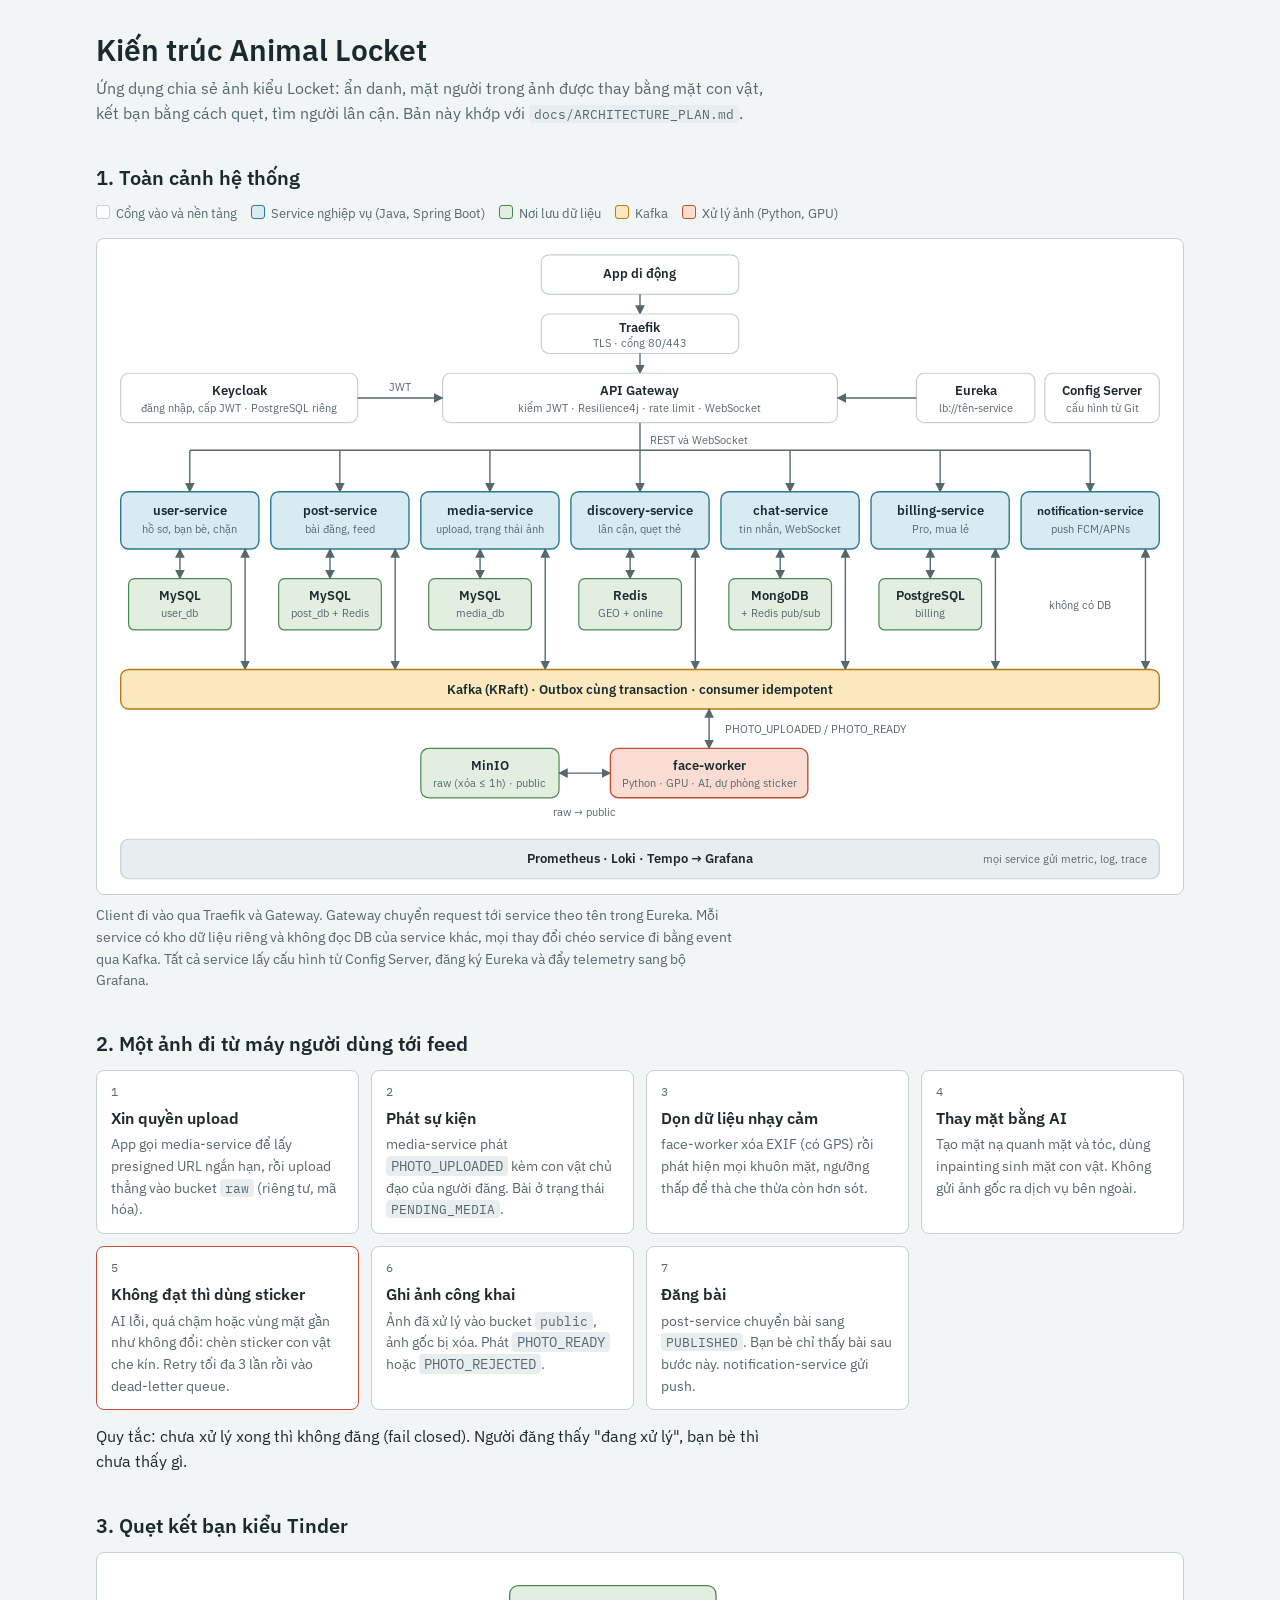
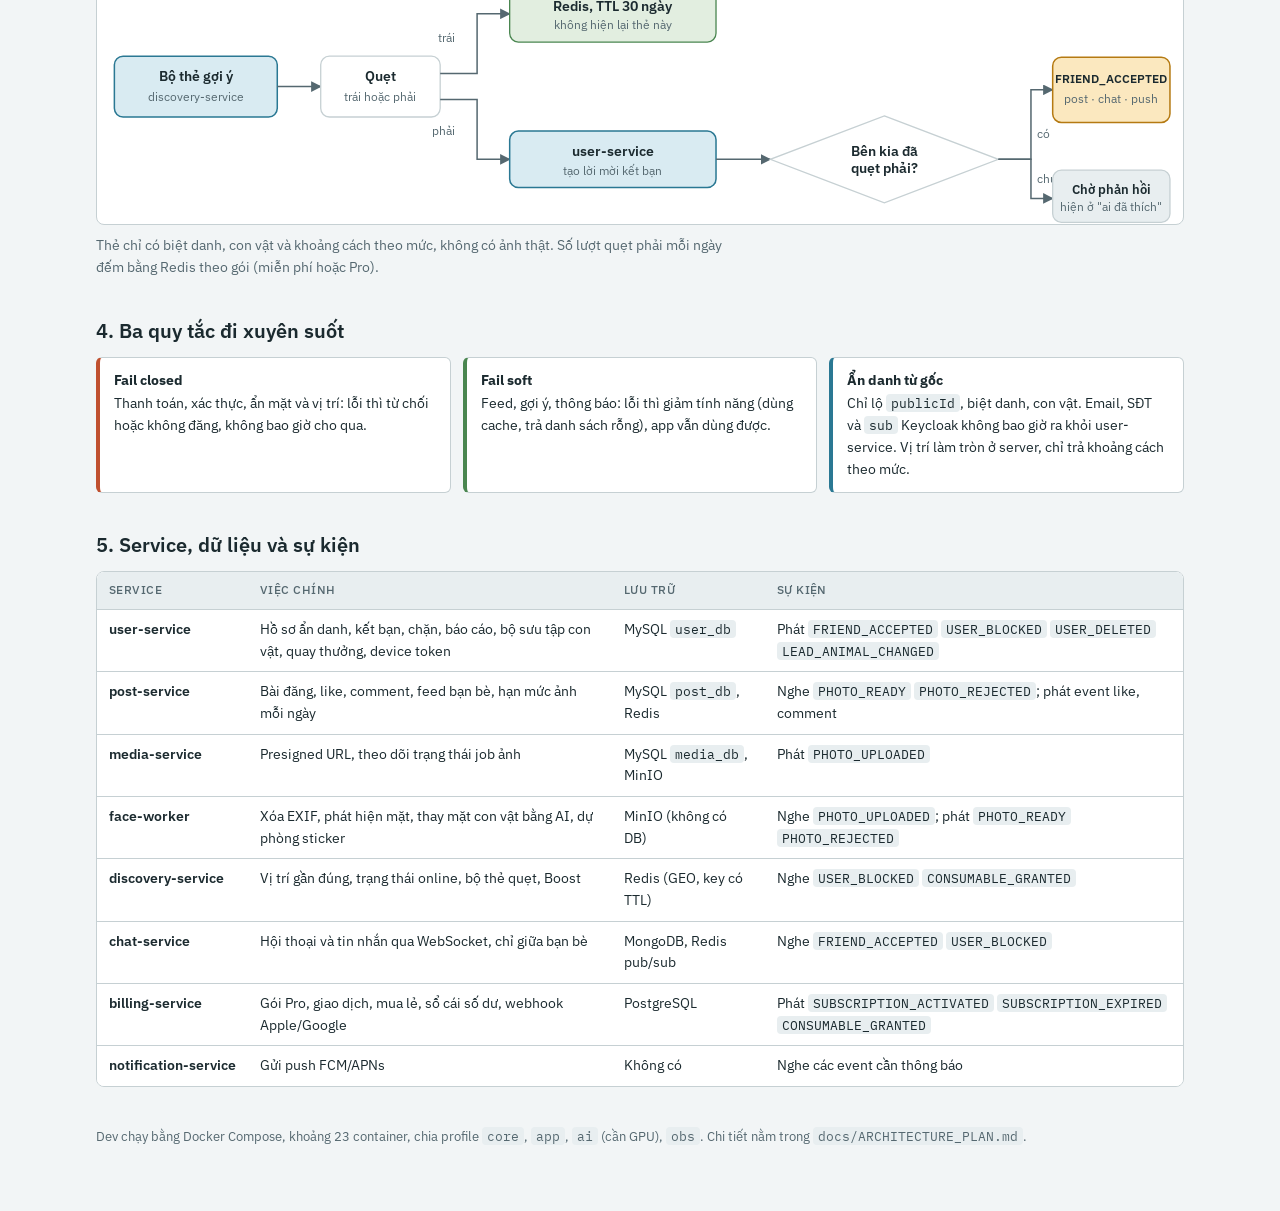
==== docs/architecture.html @ 3fc11092 "feat init" ====
<!DOCTYPE html>
<html lang="vi">
<head>
<meta charset="utf-8">
<meta name="viewport" content="width=device-width, initial-scale=1">
<title>Kiến trúc Animal Locket</title>
<link rel="preconnect" href="https://fonts.googleapis.com">
<link rel="preconnect" href="https://fonts.gstatic.com" crossorigin>
<link href="https://fonts.googleapis.com/css2?family=IBM+Plex+Mono:wght@400;500&family=IBM+Plex+Sans:wght@400;500;600&display=swap" rel="stylesheet">
<style>
/* Layout idea: one long reading column; the system diagram first, then three flows, then reference tables. */
:root {
  --bg: #f2f5f6; --surface: #ffffff; --ink: #1b2a2f; --muted: #556870; --line: #c6d0d3;
  --svc: #d9ebf2; --svc-line: #2a7893;
  --store: #e2eee0; --store-line: #4a8650;
  --bus: #fbe8bf; --bus-line: #b57a12;
  --ai: #fbdcd2; --ai-line: #c0502f;
  --soft: #e8eef0;
  --font-body: "IBM Plex Sans", system-ui, -apple-system, "Segoe UI", sans-serif;
  --font-mono: "IBM Plex Mono", ui-monospace, Consolas, monospace;
}
@media (prefers-color-scheme: dark) {
  :root:not([data-theme="light"]) {
    color-scheme: dark;
    --bg: #10171a; --surface: #182125; --ink: #e5eef0; --muted: #94a6ac; --line: #32434a;
    --svc: #163240; --svc-line: #5db5d4;
    --store: #1a2e1d; --store-line: #84c184;
    --bus: #3a2d0e; --bus-line: #e2a73c;
    --ai: #3d1f16; --ai-line: #f08c6f;
    --soft: #1f2a2e;
  }
}
:root[data-theme="dark"] {
  color-scheme: dark;
  --bg: #10171a; --surface: #182125; --ink: #e5eef0; --muted: #94a6ac; --line: #32434a;
  --svc: #163240; --svc-line: #5db5d4;
  --store: #1a2e1d; --store-line: #84c184;
  --bus: #3a2d0e; --bus-line: #e2a73c;
  --ai: #3d1f16; --ai-line: #f08c6f;
  --soft: #1f2a2e;
}
* { box-sizing: border-box; }
html, body { margin: 0; }
body { background: var(--bg); color: var(--ink); font-family: var(--font-body); line-height: 1.55; }
main { max-width: 1120px; margin: 0 auto; padding: 32px 16px 64px; display: flex; flex-direction: column; gap: 40px; }
h1, h2 { text-wrap: balance; margin: 0; line-height: 1.2; }
h1 { font-size: 30px; font-weight: 600; }
h2 { font-size: 20px; font-weight: 600; }
p { margin: 0; max-width: 68ch; }
.lead { color: var(--muted); margin-top: 8px; }
section { display: flex; flex-direction: column; gap: 14px; }
figure { margin: 0; display: flex; flex-direction: column; gap: 10px; }
figcaption { color: var(--muted); font-size: 14px; max-width: 80ch; }
.scroll { overflow-x: auto; background: var(--surface); border: 1px solid var(--line); border-radius: 8px; }
svg { display: block; width: 100%; min-width: 760px; height: auto; }
svg text { font-family: var(--font-body); fill: var(--ink); }
.t { font-size: 13px; font-weight: 600; text-anchor: middle; }
.ts { font-size: 11px; text-anchor: middle; fill: var(--muted); }
.tl { font-size: 11px; fill: var(--muted); }
.mono { font-family: var(--font-mono); }
.box { fill: var(--surface); stroke: var(--line); stroke-width: 1.2; }
.svc { fill: var(--svc); stroke: var(--svc-line); stroke-width: 1.4; }
.store { fill: var(--store); stroke: var(--store-line); stroke-width: 1.2; }
.bus { fill: var(--bus); stroke: var(--bus-line); stroke-width: 1.4; }
.ai { fill: var(--ai); stroke: var(--ai-line); stroke-width: 1.4; }
.soft { fill: var(--soft); stroke: var(--line); stroke-width: 1.2; }
.edge { stroke: var(--muted); stroke-width: 1.4; fill: none; }
.edge.dash { stroke-dasharray: 5 4; }
.arrowhead { fill: var(--muted); }
ol.steps { list-style: none; counter-reset: s; margin: 0; padding: 0; display: grid; grid-template-columns: repeat(auto-fit, minmax(250px, 1fr)); gap: 12px; }
ol.steps li { counter-increment: s; background: var(--surface); border: 1px solid var(--line); border-radius: 8px; padding: 12px 14px 12px 14px; display: flex; flex-direction: column; gap: 4px; }
ol.steps li::before { content: counter(s); font-family: var(--font-mono); font-size: 12px; color: var(--muted); }
ol.steps b { font-weight: 600; }
ol.steps span { font-size: 14px; color: var(--muted); }
ol.steps li.fail { border-color: var(--ai-line); }
code, .ev { font-family: var(--font-mono); font-size: 12.5px; background: var(--soft); border-radius: 4px; padding: 1px 5px; }
table { border-collapse: collapse; width: 100%; font-size: 14px; background: var(--surface); }
th, td { text-align: left; vertical-align: top; padding: 9px 12px; border-bottom: 1px solid var(--line); }
th { font-size: 12px; text-transform: uppercase; letter-spacing: .04em; color: var(--muted); font-weight: 500; background: var(--soft); }
tr:last-child td { border-bottom: 0; }
td:first-child { font-weight: 600; white-space: nowrap; }
.rules { display: grid; grid-template-columns: repeat(auto-fit, minmax(240px, 1fr)); gap: 12px; }
.rules div { background: var(--surface); border: 1px solid var(--line); border-left: 4px solid var(--svc-line); border-radius: 6px; padding: 12px 14px; font-size: 14px; }
.rules div.closed { border-left-color: var(--ai-line); }
.rules div.soft { border-left-color: var(--store-line); }
.rules strong { display: block; margin-bottom: 2px; }
.legend { display: flex; flex-wrap: wrap; gap: 14px; font-size: 13px; color: var(--muted); }
.legend span::before { content: ""; display: inline-block; width: 12px; height: 12px; border-radius: 3px; margin-right: 6px; vertical-align: -1px; border: 1.4px solid; }
.legend .l-svc::before { background: var(--svc); border-color: var(--svc-line); }
.legend .l-store::before { background: var(--store); border-color: var(--store-line); }
.legend .l-bus::before { background: var(--bus); border-color: var(--bus-line); }
.legend .l-ai::before { background: var(--ai); border-color: var(--ai-line); }
.legend .l-box::before { background: var(--surface); border-color: var(--line); }
footer { color: var(--muted); font-size: 13px; }
@media (max-width: 480px) { h1 { font-size: 24px; } }
</style>
</head>
<body>
<main>

<header>
  <h1>Kiến trúc Animal Locket</h1>
  <p class="lead">Ứng dụng chia sẻ ảnh kiểu Locket: ẩn danh, mặt người trong ảnh được thay bằng mặt con vật, kết bạn bằng cách quẹt, tìm người lân cận. Bản này khớp với <code>docs/ARCHITECTURE_PLAN.md</code>.</p>
</header>

<section>
  <h2>1. Toàn cảnh hệ thống</h2>
  <div class="legend">
    <span class="l-box">Cổng vào và nền tảng</span>
    <span class="l-svc">Service nghiệp vụ (Java, Spring Boot)</span>
    <span class="l-store">Nơi lưu dữ liệu</span>
    <span class="l-bus">Kafka</span>
    <span class="l-ai">Xử lý ảnh (Python, GPU)</span>
  </div>
  <figure>
    <div class="scroll">
      <svg viewBox="0 0 1100 664" role="img" aria-label="Sơ đồ kiến trúc: app đi qua Traefik và Gateway tới bảy service, các service trao đổi event qua Kafka, face-worker xử lý ảnh với MinIO, toàn bộ gửi telemetry về Grafana.">
        <defs>
          <marker id="ah" viewBox="0 0 10 10" refX="9" refY="5" markerWidth="7" markerHeight="7" orient="auto-start-reverse"><path class="arrowhead" d="M0,0 L10,5 L0,10 z"/></marker>
        </defs>

        <!-- Entry -->
        <rect class="box" x="450" y="16" width="200" height="40" rx="8"/>
        <text class="t" x="550" y="40">App di động</text>
        <line class="edge" x1="550" y1="56" x2="550" y2="76" marker-end="url(#ah)"/>
        <rect class="box" x="450" y="76" width="200" height="40" rx="8"/>
        <text class="t" x="550" y="94">Traefik</text><text class="ts" x="550" y="109">TLS · cổng 80/443</text>
        <line class="edge" x1="550" y1="116" x2="550" y2="136" marker-end="url(#ah)"/>
        <rect class="box" x="350" y="136" width="400" height="50" rx="8"/>
        <text class="t" x="550" y="158">API Gateway</text><text class="ts" x="550" y="175">kiểm JWT · Resilience4j · rate limit · WebSocket</text>

        <!-- Platform -->
        <rect class="box" x="24" y="136" width="240" height="50" rx="8"/>
        <text class="t" x="144" y="158">Keycloak</text><text class="ts" x="144" y="175">đăng nhập, cấp JWT · PostgreSQL riêng</text>
        <line class="edge" x1="264" y1="161" x2="350" y2="161" marker-end="url(#ah)"/>
        <text class="tl" x="307" y="154" text-anchor="middle">JWT</text>
        <rect class="box" x="830" y="136" width="120" height="50" rx="8"/>
        <text class="t" x="890" y="158">Eureka</text><text class="ts" x="890" y="175">lb://tên-service</text>
        <line class="edge" x1="830" y1="161" x2="750" y2="161" marker-end="url(#ah)"/>
        <rect class="box" x="960" y="136" width="116" height="50" rx="8"/>
        <text class="t" x="1018" y="158">Config Server</text><text class="ts" x="1018" y="175">cấu hình từ Git</text>

        <!-- Route bus -->
        <line class="edge" x1="550" y1="186" x2="550" y2="214"/>
        <line class="edge" x1="94" y1="214" x2="1006" y2="214"/>
        <line class="edge" x1="94" y1="214" x2="94" y2="256" marker-end="url(#ah)"/>
        <line class="edge" x1="246" y1="214" x2="246" y2="256" marker-end="url(#ah)"/>
        <line class="edge" x1="398" y1="214" x2="398" y2="256" marker-end="url(#ah)"/>
        <line class="edge" x1="550" y1="214" x2="550" y2="256" marker-end="url(#ah)"/>
        <line class="edge" x1="702" y1="214" x2="702" y2="256" marker-end="url(#ah)"/>
        <line class="edge" x1="854" y1="214" x2="854" y2="256" marker-end="url(#ah)"/>
        <line class="edge" x1="1006" y1="214" x2="1006" y2="256" marker-end="url(#ah)"/>
        <text class="tl" x="560" y="208">REST và WebSocket</text>

        <!-- Services -->
        <rect class="svc" x="24" y="256" width="140" height="58" rx="8"/>
        <text class="t" x="94" y="280">user-service</text><text class="ts" x="94" y="298">hồ sơ, bạn bè, chặn</text>
        <rect class="svc" x="176" y="256" width="140" height="58" rx="8"/>
        <text class="t" x="246" y="280">post-service</text><text class="ts" x="246" y="298">bài đăng, feed</text>
        <rect class="svc" x="328" y="256" width="140" height="58" rx="8"/>
        <text class="t" x="398" y="280">media-service</text><text class="ts" x="398" y="298">upload, trạng thái ảnh</text>
        <rect class="svc" x="480" y="256" width="140" height="58" rx="8"/>
        <text class="t" x="550" y="280">discovery-service</text><text class="ts" x="550" y="298">lân cận, quẹt thẻ</text>
        <rect class="svc" x="632" y="256" width="140" height="58" rx="8"/>
        <text class="t" x="702" y="280">chat-service</text><text class="ts" x="702" y="298">tin nhắn, WebSocket</text>
        <rect class="svc" x="784" y="256" width="140" height="58" rx="8"/>
        <text class="t" x="854" y="280">billing-service</text><text class="ts" x="854" y="298">Pro, mua lẻ</text>
        <rect class="svc" x="936" y="256" width="140" height="58" rx="8"/>
        <text class="t" x="1006" y="280" style="font-size:12px">notification-service</text><text class="ts" x="1006" y="298">push FCM/APNs</text>

        <!-- Stores -->
        <line class="edge" x1="84" y1="314" x2="84" y2="344" marker-start="url(#ah)" marker-end="url(#ah)"/>
        <rect class="store" x="32" y="344" width="104" height="52" rx="6"/>
        <text class="t" x="84" y="366">MySQL</text><text class="ts" x="84" y="383">user_db</text>
        <line class="edge" x1="236" y1="314" x2="236" y2="344" marker-start="url(#ah)" marker-end="url(#ah)"/>
        <rect class="store" x="184" y="344" width="104" height="52" rx="6"/>
        <text class="t" x="236" y="366">MySQL</text><text class="ts" x="236" y="383">post_db + Redis</text>
        <line class="edge" x1="388" y1="314" x2="388" y2="344" marker-start="url(#ah)" marker-end="url(#ah)"/>
        <rect class="store" x="336" y="344" width="104" height="52" rx="6"/>
        <text class="t" x="388" y="366">MySQL</text><text class="ts" x="388" y="383">media_db</text>
        <line class="edge" x1="540" y1="314" x2="540" y2="344" marker-start="url(#ah)" marker-end="url(#ah)"/>
        <rect class="store" x="488" y="344" width="104" height="52" rx="6"/>
        <text class="t" x="540" y="366">Redis</text><text class="ts" x="540" y="383">GEO + online</text>
        <line class="edge" x1="692" y1="314" x2="692" y2="344" marker-start="url(#ah)" marker-end="url(#ah)"/>
        <rect class="store" x="640" y="344" width="104" height="52" rx="6"/>
        <text class="t" x="692" y="366">MongoDB</text><text class="ts" x="692" y="383">+ Redis pub/sub</text>
        <line class="edge" x1="844" y1="314" x2="844" y2="344" marker-start="url(#ah)" marker-end="url(#ah)"/>
        <rect class="store" x="792" y="344" width="104" height="52" rx="6"/>
        <text class="t" x="844" y="366">PostgreSQL</text><text class="ts" x="844" y="383">billing</text>
        <text class="ts" x="996" y="375">không có DB</text>

        <!-- Kafka links -->
        <line class="edge" x1="150" y1="314" x2="150" y2="436" marker-start="url(#ah)" marker-end="url(#ah)"/>
        <line class="edge" x1="302" y1="314" x2="302" y2="436" marker-start="url(#ah)" marker-end="url(#ah)"/>
        <line class="edge" x1="454" y1="314" x2="454" y2="436" marker-start="url(#ah)" marker-end="url(#ah)"/>
        <line class="edge" x1="606" y1="314" x2="606" y2="436" marker-start="url(#ah)" marker-end="url(#ah)"/>
        <line class="edge" x1="758" y1="314" x2="758" y2="436" marker-start="url(#ah)" marker-end="url(#ah)"/>
        <line class="edge" x1="910" y1="314" x2="910" y2="436" marker-start="url(#ah)" marker-end="url(#ah)"/>
        <line class="edge" x1="1062" y1="314" x2="1062" y2="436" marker-start="url(#ah)" marker-end="url(#ah)"/>
        <rect class="bus" x="24" y="436" width="1052" height="40" rx="8"/>
        <text class="t" x="550" y="461">Kafka (KRaft) · Outbox cùng transaction · consumer idempotent</text>

        <!-- Photo worker -->
        <rect class="store" x="328" y="516" width="140" height="50" rx="8"/>
        <text class="t" x="398" y="538">MinIO</text><text class="ts" x="398" y="555">raw (xóa ≤ 1h) · public</text>
        <line class="edge" x1="468" y1="541" x2="520" y2="541" marker-start="url(#ah)" marker-end="url(#ah)"/>
        <text class="tl" x="494" y="584" text-anchor="middle">raw → public</text>
        <line class="edge" x1="620" y1="476" x2="620" y2="516" marker-start="url(#ah)" marker-end="url(#ah)"/>
        <rect class="ai" x="520" y="516" width="200" height="50" rx="8"/>
        <text class="t" x="620" y="538">face-worker</text><text class="ts" x="620" y="555">Python · GPU · AI, dự phòng sticker</text>
        <text class="tl" x="636" y="500">PHOTO_UPLOADED / PHOTO_READY</text>

        <!-- Observability -->
        <rect class="soft" x="24" y="608" width="1052" height="40" rx="8"/>
        <text class="t" x="550" y="632">Prometheus · Loki · Tempo → Grafana</text>
        <text class="tl" x="1064" y="632" text-anchor="end">mọi service gửi metric, log, trace</text>
      </svg>
    </div>
    <figcaption>Client đi vào qua Traefik và Gateway. Gateway chuyển request tới service theo tên trong Eureka. Mỗi service có kho dữ liệu riêng và không đọc DB của service khác, mọi thay đổi chéo service đi bằng event qua Kafka. Tất cả service lấy cấu hình từ Config Server, đăng ký Eureka và đẩy telemetry sang bộ Grafana.</figcaption>
  </figure>
</section>

<section>
  <h2>2. Một ảnh đi từ máy người dùng tới feed</h2>
  <ol class="steps">
    <li><b>Xin quyền upload</b><span>App gọi media-service để lấy presigned URL ngắn hạn, rồi upload thẳng vào bucket <code>raw</code> (riêng tư, mã hóa).</span></li>
    <li><b>Phát sự kiện</b><span>media-service phát <span class="ev">PHOTO_UPLOADED</span> kèm con vật chủ đạo của người đăng. Bài ở trạng thái <code>PENDING_MEDIA</code>.</span></li>
    <li><b>Dọn dữ liệu nhạy cảm</b><span>face-worker xóa EXIF (có GPS) rồi phát hiện mọi khuôn mặt, ngưỡng thấp để thà che thừa còn hơn sót.</span></li>
    <li><b>Thay mặt bằng AI</b><span>Tạo mặt nạ quanh mặt và tóc, dùng inpainting sinh mặt con vật. Không gửi ảnh gốc ra dịch vụ bên ngoài.</span></li>
    <li class="fail"><b>Không đạt thì dùng sticker</b><span>AI lỗi, quá chậm hoặc vùng mặt gần như không đổi: chèn sticker con vật che kín. Retry tối đa 3 lần rồi vào dead-letter queue.</span></li>
    <li><b>Ghi ảnh công khai</b><span>Ảnh đã xử lý vào bucket <code>public</code>, ảnh gốc bị xóa. Phát <span class="ev">PHOTO_READY</span> hoặc <span class="ev">PHOTO_REJECTED</span>.</span></li>
    <li><b>Đăng bài</b><span>post-service chuyển bài sang <code>PUBLISHED</code>. Bạn bè chỉ thấy bài sau bước này. notification-service gửi push.</span></li>
  </ol>
  <p>Quy tắc: chưa xử lý xong thì không đăng (fail closed). Người đăng thấy "đang xử lý", bạn bè thì chưa thấy gì.</p>
</section>

<section>
  <h2>3. Quẹt kết bạn kiểu Tinder</h2>
  <figure>
    <div class="scroll">
      <svg viewBox="0 0 1000 250" role="img" aria-label="Luồng quẹt: bộ thẻ, quẹt trái lưu Redis 30 ngày, quẹt phải tạo lời mời ở user-service, nếu bên kia đã quẹt phải thì thành bạn và phát FRIEND_ACCEPTED.">
        <defs>
          <marker id="ah2" viewBox="0 0 10 10" refX="9" refY="5" markerWidth="7" markerHeight="7" orient="auto-start-reverse"><path class="arrowhead" d="M0,0 L10,5 L0,10 z"/></marker>
        </defs>
        <rect class="svc" x="16" y="95" width="150" height="56" rx="8"/>
        <text class="t" x="91" y="118">Bộ thẻ gợi ý</text><text class="ts" x="91" y="136">discovery-service</text>
        <line class="edge" x1="166" y1="123" x2="206" y2="123" marker-end="url(#ah2)"/>
        <rect class="box" x="206" y="95" width="110" height="56" rx="8"/>
        <text class="t" x="261" y="118">Quẹt</text><text class="ts" x="261" y="136">trái hoặc phải</text>

        <path class="edge" d="M316 111 L350 111 L350 56 L380 56" marker-end="url(#ah2)"/>
        <text class="tl" x="330" y="82" text-anchor="end">trái</text>
        <rect class="store" x="380" y="30" width="190" height="52" rx="8"/>
        <text class="t" x="475" y="53">Redis, TTL 30 ngày</text><text class="ts" x="475" y="70">không hiện lại thẻ này</text>

        <path class="edge" d="M316 135 L350 135 L350 190 L380 190" marker-end="url(#ah2)"/>
        <text class="tl" x="330" y="168" text-anchor="end">phải</text>
        <rect class="svc" x="380" y="164" width="190" height="52" rx="8"/>
        <text class="t" x="475" y="187">user-service</text><text class="ts" x="475" y="204">tạo lời mời kết bạn</text>

        <line class="edge" x1="570" y1="190" x2="620" y2="190" marker-end="url(#ah2)"/>
        <polygon class="box" points="725,150 830,190 725,230 620,190"/>
        <text class="t" x="725" y="187">Bên kia đã</text><text class="t" x="725" y="203">quẹt phải?</text>

        <path class="edge" d="M830 190 L860 190 L860 126 L880 126" marker-end="url(#ah2)"/>
        <text class="tl" x="866" y="170">có</text>
        <rect class="bus" x="880" y="96" width="108" height="60" rx="8"/>
        <text class="t" x="934" y="120" style="font-size:11px">FRIEND_ACCEPTED</text><text class="ts" x="934" y="138">post · chat · push</text>

        <path class="edge" d="M830 190 L860 190 L860 226 L880 226" marker-end="url(#ah2)"/>
        <text class="tl" x="866" y="212">chưa</text>
        <rect class="soft" x="880" y="200" width="108" height="48" rx="8"/>
        <text class="t" x="934" y="222" style="font-size:12px">Chờ phản hồi</text><text class="ts" x="934" y="238">hiện ở "ai đã thích"</text>
      </svg>
    </div>
    <figcaption>Thẻ chỉ có biệt danh, con vật và khoảng cách theo mức, không có ảnh thật. Số lượt quẹt phải mỗi ngày đếm bằng Redis theo gói (miễn phí hoặc Pro).</figcaption>
  </figure>
</section>

<section>
  <h2>4. Ba quy tắc đi xuyên suốt</h2>
  <div class="rules">
    <div class="closed"><strong>Fail closed</strong>Thanh toán, xác thực, ẩn mặt và vị trí: lỗi thì từ chối hoặc không đăng, không bao giờ cho qua.</div>
    <div class="soft"><strong>Fail soft</strong>Feed, gợi ý, thông báo: lỗi thì giảm tính năng (dùng cache, trả danh sách rỗng), app vẫn dùng được.</div>
    <div><strong>Ẩn danh từ gốc</strong>Chỉ lộ <code>publicId</code>, biệt danh, con vật. Email, SĐT và <code>sub</code> Keycloak không bao giờ ra khỏi user-service. Vị trí làm tròn ở server, chỉ trả khoảng cách theo mức.</div>
  </div>
</section>

<section>
  <h2>5. Service, dữ liệu và sự kiện</h2>
  <div class="scroll">
  <table>
    <thead><tr><th>Service</th><th>Việc chính</th><th>Lưu trữ</th><th>Sự kiện</th></tr></thead>
    <tbody>
      <tr><td>user-service</td><td>Hồ sơ ẩn danh, kết bạn, chặn, báo cáo, bộ sưu tập con vật, quay thưởng, device token</td><td>MySQL <code>user_db</code></td><td>Phát <span class="ev">FRIEND_ACCEPTED</span> <span class="ev">USER_BLOCKED</span> <span class="ev">USER_DELETED</span> <span class="ev">LEAD_ANIMAL_CHANGED</span></td></tr>
      <tr><td>post-service</td><td>Bài đăng, like, comment, feed bạn bè, hạn mức ảnh mỗi ngày</td><td>MySQL <code>post_db</code>, Redis</td><td>Nghe <span class="ev">PHOTO_READY</span> <span class="ev">PHOTO_REJECTED</span>; phát event like, comment</td></tr>
      <tr><td>media-service</td><td>Presigned URL, theo dõi trạng thái job ảnh</td><td>MySQL <code>media_db</code>, MinIO</td><td>Phát <span class="ev">PHOTO_UPLOADED</span></td></tr>
      <tr><td>face-worker</td><td>Xóa EXIF, phát hiện mặt, thay mặt con vật bằng AI, dự phòng sticker</td><td>MinIO (không có DB)</td><td>Nghe <span class="ev">PHOTO_UPLOADED</span>; phát <span class="ev">PHOTO_READY</span> <span class="ev">PHOTO_REJECTED</span></td></tr>
      <tr><td>discovery-service</td><td>Vị trí gần đúng, trạng thái online, bộ thẻ quẹt, Boost</td><td>Redis (GEO, key có TTL)</td><td>Nghe <span class="ev">USER_BLOCKED</span> <span class="ev">CONSUMABLE_GRANTED</span></td></tr>
      <tr><td>chat-service</td><td>Hội thoại và tin nhắn qua WebSocket, chỉ giữa bạn bè</td><td>MongoDB, Redis pub/sub</td><td>Nghe <span class="ev">FRIEND_ACCEPTED</span> <span class="ev">USER_BLOCKED</span></td></tr>
      <tr><td>billing-service</td><td>Gói Pro, giao dịch, mua lẻ, sổ cái số dư, webhook Apple/Google</td><td>PostgreSQL</td><td>Phát <span class="ev">SUBSCRIPTION_ACTIVATED</span> <span class="ev">SUBSCRIPTION_EXPIRED</span> <span class="ev">CONSUMABLE_GRANTED</span></td></tr>
      <tr><td>notification-service</td><td>Gửi push FCM/APNs</td><td>Không có</td><td>Nghe các event cần thông báo</td></tr>
    </tbody>
  </table>
  </div>
</section>

<footer>
  Dev chạy bằng Docker Compose, khoảng 23 container, chia profile <code>core</code>, <code>app</code>, <code>ai</code> (cần GPU), <code>obs</code>. Chi tiết nằm trong <code>docs/ARCHITECTURE_PLAN.md</code>.
</footer>

</main>
</body>
</html>
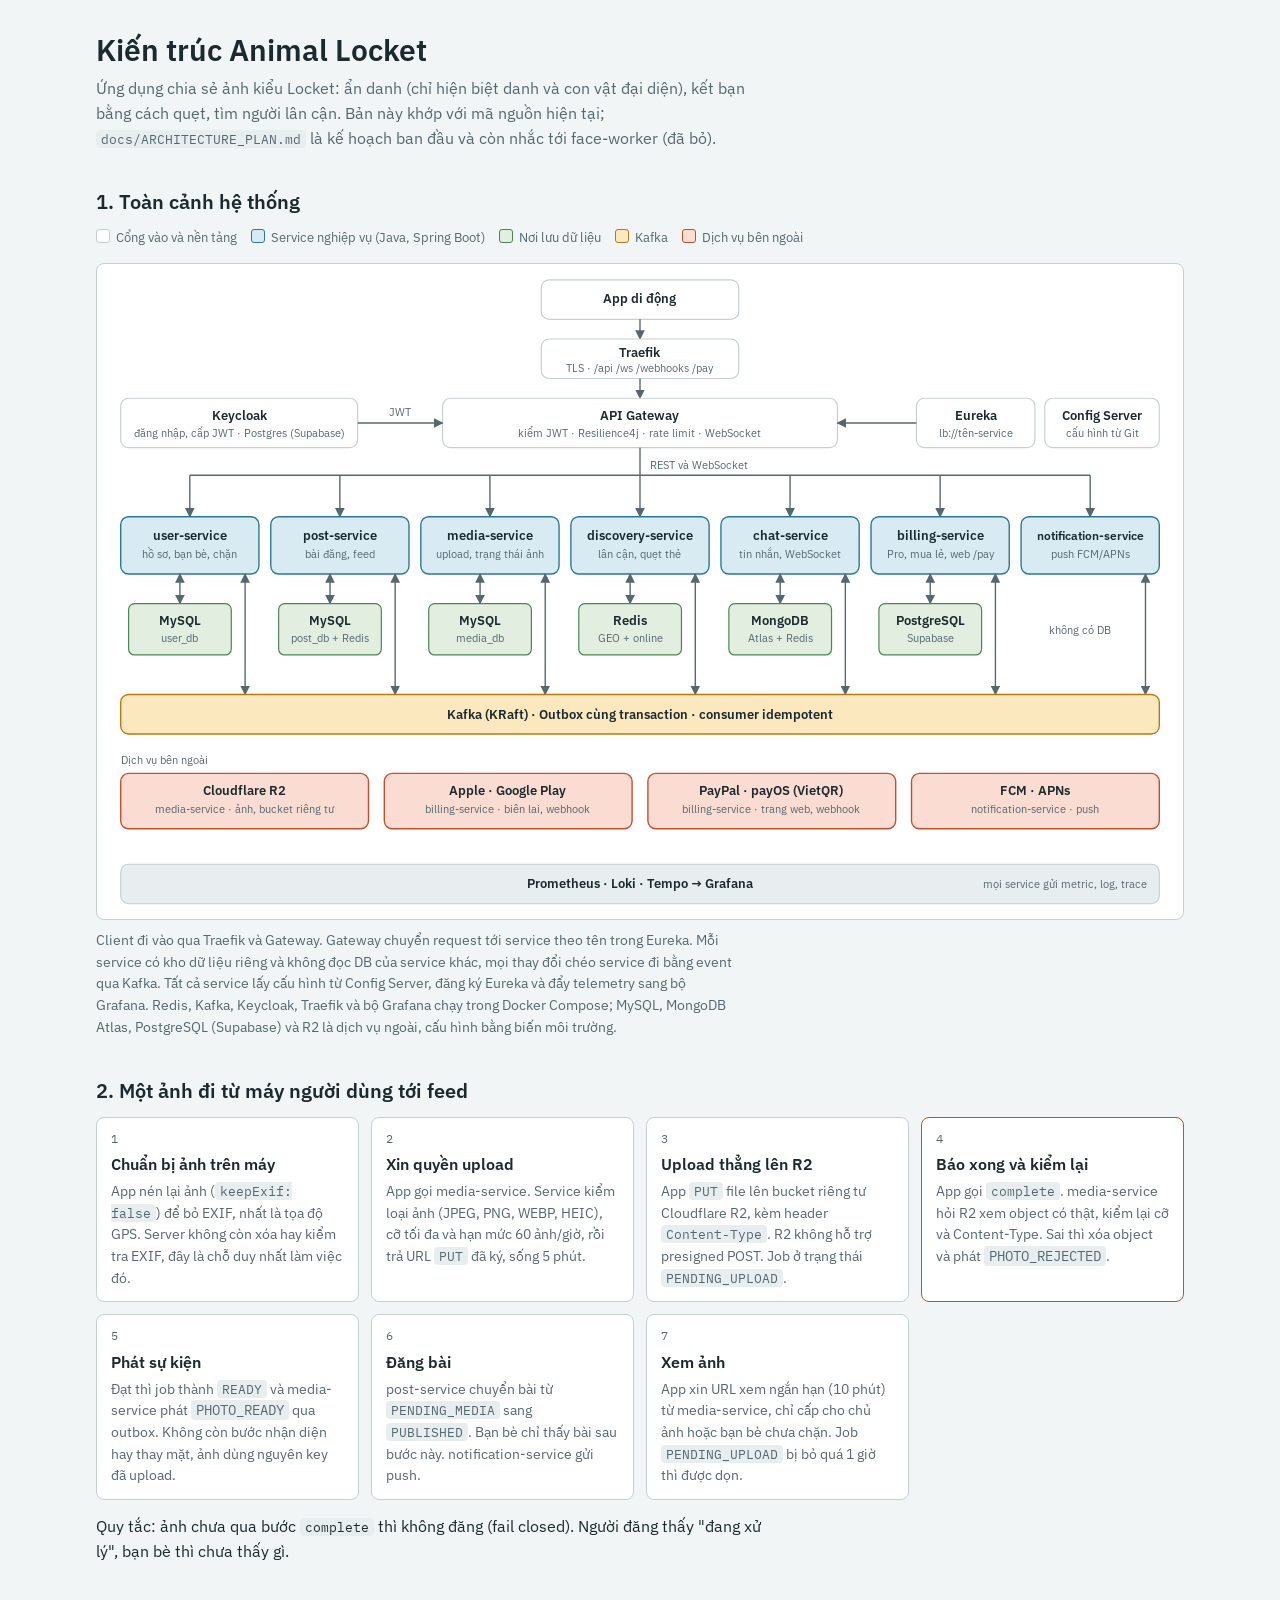
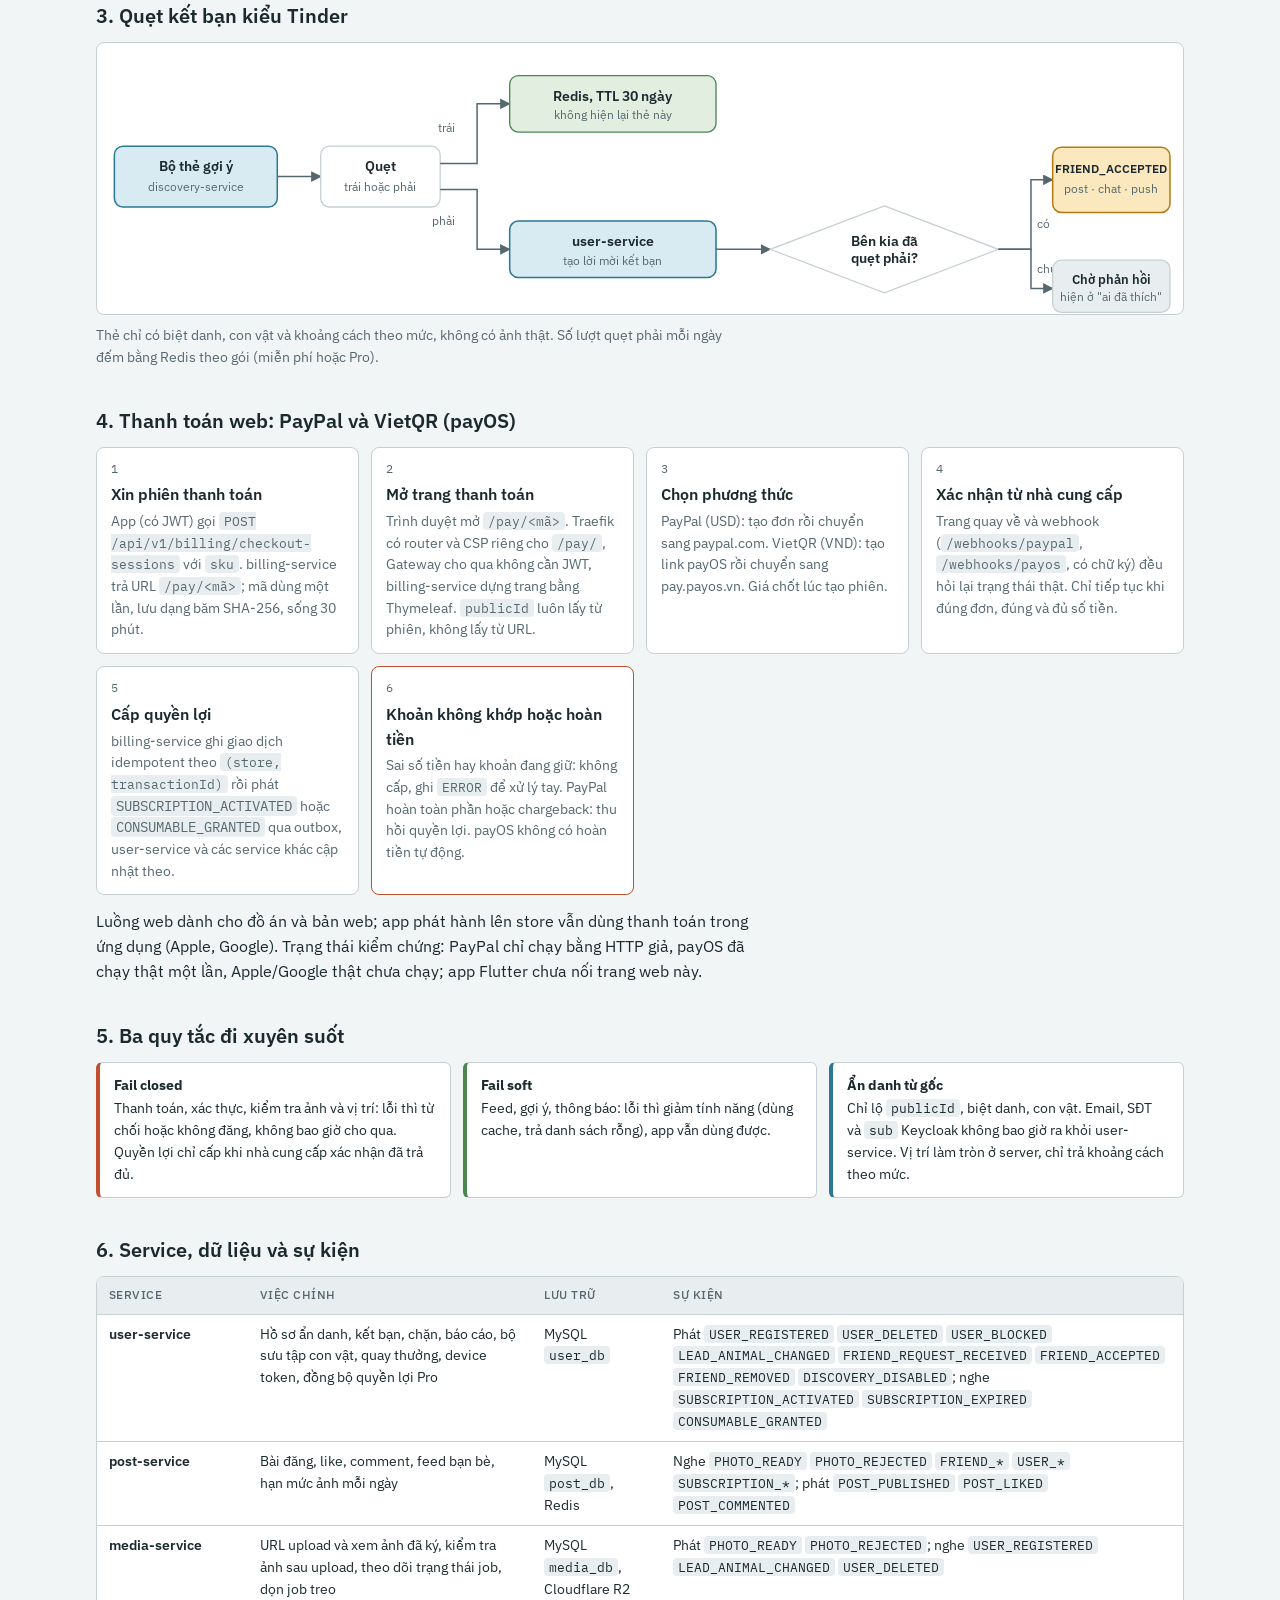
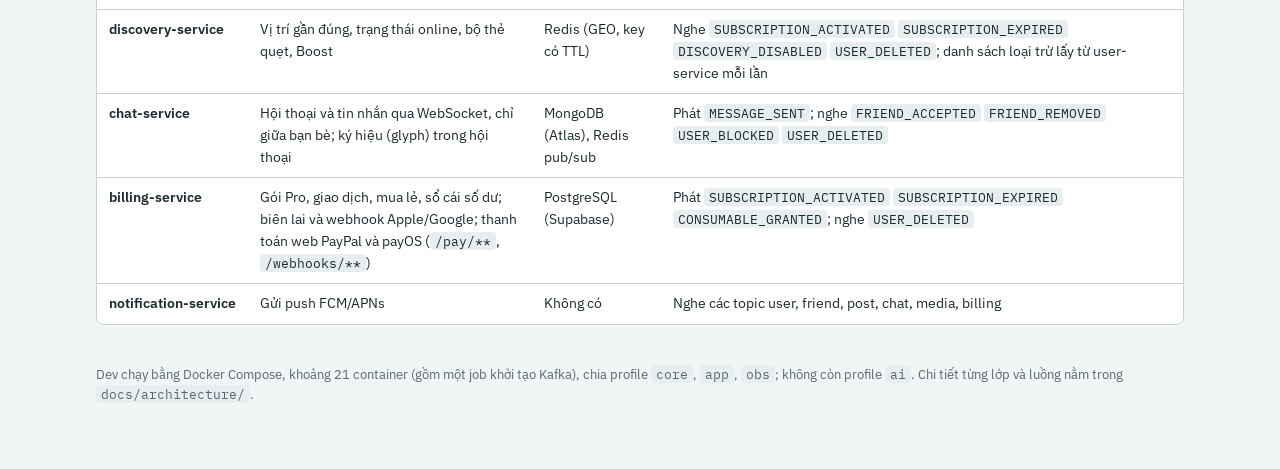
==== commit 784c9191: "feat add payos and paypal billing" ====
--- a/docs/architecture.html
+++ b/docs/architecture.html
@@ -100,7 +100,7 @@
 
 <header>
   <h1>Kiến trúc Animal Locket</h1>
-  <p class="lead">Ứng dụng chia sẻ ảnh kiểu Locket: ẩn danh, mặt người trong ảnh được thay bằng mặt con vật, kết bạn bằng cách quẹt, tìm người lân cận. Bản này khớp với <code>docs/ARCHITECTURE_PLAN.md</code>.</p>
+  <p class="lead">Ứng dụng chia sẻ ảnh kiểu Locket: ẩn danh (chỉ hiện biệt danh và con vật đại diện), kết bạn bằng cách quẹt, tìm người lân cận. Bản này khớp với mã nguồn hiện tại; <code>docs/ARCHITECTURE_PLAN.md</code> là kế hoạch ban đầu và còn nhắc tới face-worker (đã bỏ).</p>
 </header>
 
 <section>
@@ -110,11 +110,11 @@
     <span class="l-svc">Service nghiệp vụ (Java, Spring Boot)</span>
     <span class="l-store">Nơi lưu dữ liệu</span>
     <span class="l-bus">Kafka</span>
-    <span class="l-ai">Xử lý ảnh (Python, GPU)</span>
+    <span class="l-ai">Dịch vụ bên ngoài</span>
   </div>
   <figure>
     <div class="scroll">
-      <svg viewBox="0 0 1100 664" role="img" aria-label="Sơ đồ kiến trúc: app đi qua Traefik và Gateway tới bảy service, các service trao đổi event qua Kafka, face-worker xử lý ảnh với MinIO, toàn bộ gửi telemetry về Grafana.">
+      <svg viewBox="0 0 1100 664" role="img" aria-label="Sơ đồ kiến trúc: app đi qua Traefik và Gateway tới bảy service, các service trao đổi event qua Kafka, dùng các dịch vụ bên ngoài (Cloudflare R2, Apple/Google, PayPal/payOS, FCM/APNs), toàn bộ gửi telemetry về Grafana.">
         <defs>
           <marker id="ah" viewBox="0 0 10 10" refX="9" refY="5" markerWidth="7" markerHeight="7" orient="auto-start-reverse"><path class="arrowhead" d="M0,0 L10,5 L0,10 z"/></marker>
         </defs>
@@ -124,14 +124,14 @@
         <text class="t" x="550" y="40">App di động</text>
         <line class="edge" x1="550" y1="56" x2="550" y2="76" marker-end="url(#ah)"/>
         <rect class="box" x="450" y="76" width="200" height="40" rx="8"/>
-        <text class="t" x="550" y="94">Traefik</text><text class="ts" x="550" y="109">TLS · cổng 80/443</text>
+        <text class="t" x="550" y="94">Traefik</text><text class="ts" x="550" y="109">TLS · /api /ws /webhooks /pay</text>
         <line class="edge" x1="550" y1="116" x2="550" y2="136" marker-end="url(#ah)"/>
         <rect class="box" x="350" y="136" width="400" height="50" rx="8"/>
         <text class="t" x="550" y="158">API Gateway</text><text class="ts" x="550" y="175">kiểm JWT · Resilience4j · rate limit · WebSocket</text>
 
         <!-- Platform -->
         <rect class="box" x="24" y="136" width="240" height="50" rx="8"/>
-        <text class="t" x="144" y="158">Keycloak</text><text class="ts" x="144" y="175">đăng nhập, cấp JWT · PostgreSQL riêng</text>
+        <text class="t" x="144" y="158">Keycloak</text><text class="ts" x="144" y="175">đăng nhập, cấp JWT · Postgres (Supabase)</text>
         <line class="edge" x1="264" y1="161" x2="350" y2="161" marker-end="url(#ah)"/>
         <text class="tl" x="307" y="154" text-anchor="middle">JWT</text>
         <rect class="box" x="830" y="136" width="120" height="50" rx="8"/>
@@ -164,7 +164,7 @@
         <rect class="svc" x="632" y="256" width="140" height="58" rx="8"/>
         <text class="t" x="702" y="280">chat-service</text><text class="ts" x="702" y="298">tin nhắn, WebSocket</text>
         <rect class="svc" x="784" y="256" width="140" height="58" rx="8"/>
-        <text class="t" x="854" y="280">billing-service</text><text class="ts" x="854" y="298">Pro, mua lẻ</text>
+        <text class="t" x="854" y="280">billing-service</text><text class="ts" x="854" y="298">Pro, mua lẻ, web /pay</text>
         <rect class="svc" x="936" y="256" width="140" height="58" rx="8"/>
         <text class="t" x="1006" y="280" style="font-size:12px">notification-service</text><text class="ts" x="1006" y="298">push FCM/APNs</text>
 
@@ -183,10 +183,10 @@
         <text class="t" x="540" y="366">Redis</text><text class="ts" x="540" y="383">GEO + online</text>
         <line class="edge" x1="692" y1="314" x2="692" y2="344" marker-start="url(#ah)" marker-end="url(#ah)"/>
         <rect class="store" x="640" y="344" width="104" height="52" rx="6"/>
-        <text class="t" x="692" y="366">MongoDB</text><text class="ts" x="692" y="383">+ Redis pub/sub</text>
+        <text class="t" x="692" y="366">MongoDB</text><text class="ts" x="692" y="383">Atlas + Redis</text>
         <line class="edge" x1="844" y1="314" x2="844" y2="344" marker-start="url(#ah)" marker-end="url(#ah)"/>
         <rect class="store" x="792" y="344" width="104" height="52" rx="6"/>
-        <text class="t" x="844" y="366">PostgreSQL</text><text class="ts" x="844" y="383">billing</text>
+        <text class="t" x="844" y="366">PostgreSQL</text><text class="ts" x="844" y="383">Supabase</text>
         <text class="ts" x="996" y="375">không có DB</text>
 
         <!-- Kafka links -->
@@ -200,15 +200,16 @@
         <rect class="bus" x="24" y="436" width="1052" height="40" rx="8"/>
         <text class="t" x="550" y="461">Kafka (KRaft) · Outbox cùng transaction · consumer idempotent</text>
 
-        <!-- Photo worker -->
-        <rect class="store" x="328" y="516" width="140" height="50" rx="8"/>
-        <text class="t" x="398" y="538">MinIO</text><text class="ts" x="398" y="555">raw (xóa ≤ 1h) · public</text>
-        <line class="edge" x1="468" y1="541" x2="520" y2="541" marker-start="url(#ah)" marker-end="url(#ah)"/>
-        <text class="tl" x="494" y="584" text-anchor="middle">raw → public</text>
-        <line class="edge" x1="620" y1="476" x2="620" y2="516" marker-start="url(#ah)" marker-end="url(#ah)"/>
-        <rect class="ai" x="520" y="516" width="200" height="50" rx="8"/>
-        <text class="t" x="620" y="538">face-worker</text><text class="ts" x="620" y="555">Python · GPU · AI, dự phòng sticker</text>
-        <text class="tl" x="636" y="500">PHOTO_UPLOADED / PHOTO_READY</text>
+        <!-- Dịch vụ bên ngoài (không nằm trong docker compose) -->
+        <text class="tl" x="24" y="506">Dịch vụ bên ngoài</text>
+        <rect class="ai" x="24" y="516" width="251" height="56" rx="8"/>
+        <text class="t" x="149" y="538">Cloudflare R2</text><text class="ts" x="149" y="556">media-service · ảnh, bucket riêng tư</text>
+        <rect class="ai" x="291" y="516" width="251" height="56" rx="8"/>
+        <text class="t" x="416" y="538">Apple · Google Play</text><text class="ts" x="416" y="556">billing-service · biên lai, webhook</text>
+        <rect class="ai" x="558" y="516" width="251" height="56" rx="8"/>
+        <text class="t" x="683" y="538">PayPal · payOS (VietQR)</text><text class="ts" x="683" y="556">billing-service · trang web, webhook</text>
+        <rect class="ai" x="825" y="516" width="251" height="56" rx="8"/>
+        <text class="t" x="950" y="538">FCM · APNs</text><text class="ts" x="950" y="556">notification-service · push</text>
 
         <!-- Observability -->
         <rect class="soft" x="24" y="608" width="1052" height="40" rx="8"/>
@@ -216,22 +217,22 @@
         <text class="tl" x="1064" y="632" text-anchor="end">mọi service gửi metric, log, trace</text>
       </svg>
     </div>
-    <figcaption>Client đi vào qua Traefik và Gateway. Gateway chuyển request tới service theo tên trong Eureka. Mỗi service có kho dữ liệu riêng và không đọc DB của service khác, mọi thay đổi chéo service đi bằng event qua Kafka. Tất cả service lấy cấu hình từ Config Server, đăng ký Eureka và đẩy telemetry sang bộ Grafana.</figcaption>
+    <figcaption>Client đi vào qua Traefik và Gateway. Gateway chuyển request tới service theo tên trong Eureka. Mỗi service có kho dữ liệu riêng và không đọc DB của service khác, mọi thay đổi chéo service đi bằng event qua Kafka. Tất cả service lấy cấu hình từ Config Server, đăng ký Eureka và đẩy telemetry sang bộ Grafana. Redis, Kafka, Keycloak, Traefik và bộ Grafana chạy trong Docker Compose; MySQL, MongoDB Atlas, PostgreSQL (Supabase) và R2 là dịch vụ ngoài, cấu hình bằng biến môi trường.</figcaption>
   </figure>
 </section>
 
 <section>
   <h2>2. Một ảnh đi từ máy người dùng tới feed</h2>
   <ol class="steps">
-    <li><b>Xin quyền upload</b><span>App gọi media-service để lấy presigned URL ngắn hạn, rồi upload thẳng vào bucket <code>raw</code> (riêng tư, mã hóa).</span></li>
-    <li><b>Phát sự kiện</b><span>media-service phát <span class="ev">PHOTO_UPLOADED</span> kèm con vật chủ đạo của người đăng. Bài ở trạng thái <code>PENDING_MEDIA</code>.</span></li>
-    <li><b>Dọn dữ liệu nhạy cảm</b><span>face-worker xóa EXIF (có GPS) rồi phát hiện mọi khuôn mặt, ngưỡng thấp để thà che thừa còn hơn sót.</span></li>
-    <li><b>Thay mặt bằng AI</b><span>Tạo mặt nạ quanh mặt và tóc, dùng inpainting sinh mặt con vật. Không gửi ảnh gốc ra dịch vụ bên ngoài.</span></li>
-    <li class="fail"><b>Không đạt thì dùng sticker</b><span>AI lỗi, quá chậm hoặc vùng mặt gần như không đổi: chèn sticker con vật che kín. Retry tối đa 3 lần rồi vào dead-letter queue.</span></li>
-    <li><b>Ghi ảnh công khai</b><span>Ảnh đã xử lý vào bucket <code>public</code>, ảnh gốc bị xóa. Phát <span class="ev">PHOTO_READY</span> hoặc <span class="ev">PHOTO_REJECTED</span>.</span></li>
-    <li><b>Đăng bài</b><span>post-service chuyển bài sang <code>PUBLISHED</code>. Bạn bè chỉ thấy bài sau bước này. notification-service gửi push.</span></li>
+    <li><b>Chuẩn bị ảnh trên máy</b><span>App nén lại ảnh (<code>keepExif: false</code>) để bỏ EXIF, nhất là tọa độ GPS. Server không còn xóa hay kiểm tra EXIF, đây là chỗ duy nhất làm việc đó.</span></li>
+    <li><b>Xin quyền upload</b><span>App gọi media-service. Service kiểm loại ảnh (JPEG, PNG, WEBP, HEIC), cỡ tối đa và hạn mức 60 ảnh/giờ, rồi trả URL <code>PUT</code> đã ký, sống 5 phút.</span></li>
+    <li><b>Upload thẳng lên R2</b><span>App <code>PUT</code> file lên bucket riêng tư Cloudflare R2, kèm header <code>Content-Type</code>. R2 không hỗ trợ presigned POST. Job ở trạng thái <code>PENDING_UPLOAD</code>.</span></li>
+    <li class="fail"><b>Báo xong và kiểm lại</b><span>App gọi <code>complete</code>. media-service hỏi R2 xem object có thật, kiểm lại cỡ và Content-Type. Sai thì xóa object và phát <span class="ev">PHOTO_REJECTED</span>.</span></li>
+    <li><b>Phát sự kiện</b><span>Đạt thì job thành <code>READY</code> và media-service phát <span class="ev">PHOTO_READY</span> qua outbox. Không còn bước nhận diện hay thay mặt, ảnh dùng nguyên key đã upload.</span></li>
+    <li><b>Đăng bài</b><span>post-service chuyển bài từ <code>PENDING_MEDIA</code> sang <code>PUBLISHED</code>. Bạn bè chỉ thấy bài sau bước này. notification-service gửi push.</span></li>
+    <li><b>Xem ảnh</b><span>App xin URL xem ngắn hạn (10 phút) từ media-service, chỉ cấp cho chủ ảnh hoặc bạn bè chưa chặn. Job <code>PENDING_UPLOAD</code> bị bỏ quá 1 giờ thì được dọn.</span></li>
   </ol>
-  <p>Quy tắc: chưa xử lý xong thì không đăng (fail closed). Người đăng thấy "đang xử lý", bạn bè thì chưa thấy gì.</p>
+  <p>Quy tắc: ảnh chưa qua bước <code>complete</code> thì không đăng (fail closed). Người đăng thấy "đang xử lý", bạn bè thì chưa thấy gì.</p>
 </section>
 
 <section>
@@ -278,35 +279,47 @@
 </section>
 
 <section>
-  <h2>4. Ba quy tắc đi xuyên suốt</h2>
+  <h2>4. Thanh toán web: PayPal và VietQR (payOS)</h2>
+  <ol class="steps">
+    <li><b>Xin phiên thanh toán</b><span>App (có JWT) gọi <code>POST /api/v1/billing/checkout-sessions</code> với <code>sku</code>. billing-service trả URL <code>/pay/&lt;mã&gt;</code>; mã dùng một lần, lưu dạng băm SHA-256, sống 30 phút.</span></li>
+    <li><b>Mở trang thanh toán</b><span>Trình duyệt mở <code>/pay/&lt;mã&gt;</code>. Traefik có router và CSP riêng cho <code>/pay/</code>, Gateway cho qua không cần JWT, billing-service dựng trang bằng Thymeleaf. <code>publicId</code> luôn lấy từ phiên, không lấy từ URL.</span></li>
+    <li><b>Chọn phương thức</b><span>PayPal (USD): tạo đơn rồi chuyển sang paypal.com. VietQR (VND): tạo link payOS rồi chuyển sang pay.payos.vn. Giá chốt lúc tạo phiên.</span></li>
+    <li><b>Xác nhận từ nhà cung cấp</b><span>Trang quay về và webhook (<code>/webhooks/paypal</code>, <code>/webhooks/payos</code>, có chữ ký) đều hỏi lại trạng thái thật. Chỉ tiếp tục khi đúng đơn, đúng và đủ số tiền.</span></li>
+    <li><b>Cấp quyền lợi</b><span>billing-service ghi giao dịch idempotent theo <code>(store, transactionId)</code> rồi phát <span class="ev">SUBSCRIPTION_ACTIVATED</span> hoặc <span class="ev">CONSUMABLE_GRANTED</span> qua outbox, user-service và các service khác cập nhật theo.</span></li>
+    <li class="fail"><b>Khoản không khớp hoặc hoàn tiền</b><span>Sai số tiền hay khoản đang giữ: không cấp, ghi <code>ERROR</code> để xử lý tay. PayPal hoàn toàn phần hoặc chargeback: thu hồi quyền lợi. payOS không có hoàn tiền tự động.</span></li>
+  </ol>
+  <p>Luồng web dành cho đồ án và bản web; app phát hành lên store vẫn dùng thanh toán trong ứng dụng (Apple, Google). Trạng thái kiểm chứng: PayPal chỉ chạy bằng HTTP giả, payOS đã chạy thật một lần, Apple/Google thật chưa chạy; app Flutter chưa nối trang web này.</p>
+</section>
+
+<section>
+  <h2>5. Ba quy tắc đi xuyên suốt</h2>
   <div class="rules">
-    <div class="closed"><strong>Fail closed</strong>Thanh toán, xác thực, ẩn mặt và vị trí: lỗi thì từ chối hoặc không đăng, không bao giờ cho qua.</div>
+    <div class="closed"><strong>Fail closed</strong>Thanh toán, xác thực, kiểm tra ảnh và vị trí: lỗi thì từ chối hoặc không đăng, không bao giờ cho qua. Quyền lợi chỉ cấp khi nhà cung cấp xác nhận đã trả đủ.</div>
     <div class="soft"><strong>Fail soft</strong>Feed, gợi ý, thông báo: lỗi thì giảm tính năng (dùng cache, trả danh sách rỗng), app vẫn dùng được.</div>
     <div><strong>Ẩn danh từ gốc</strong>Chỉ lộ <code>publicId</code>, biệt danh, con vật. Email, SĐT và <code>sub</code> Keycloak không bao giờ ra khỏi user-service. Vị trí làm tròn ở server, chỉ trả khoảng cách theo mức.</div>
   </div>
 </section>
 
 <section>
-  <h2>5. Service, dữ liệu và sự kiện</h2>
+  <h2>6. Service, dữ liệu và sự kiện</h2>
   <div class="scroll">
   <table>
     <thead><tr><th>Service</th><th>Việc chính</th><th>Lưu trữ</th><th>Sự kiện</th></tr></thead>
     <tbody>
-      <tr><td>user-service</td><td>Hồ sơ ẩn danh, kết bạn, chặn, báo cáo, bộ sưu tập con vật, quay thưởng, device token</td><td>MySQL <code>user_db</code></td><td>Phát <span class="ev">FRIEND_ACCEPTED</span> <span class="ev">USER_BLOCKED</span> <span class="ev">USER_DELETED</span> <span class="ev">LEAD_ANIMAL_CHANGED</span></td></tr>
-      <tr><td>post-service</td><td>Bài đăng, like, comment, feed bạn bè, hạn mức ảnh mỗi ngày</td><td>MySQL <code>post_db</code>, Redis</td><td>Nghe <span class="ev">PHOTO_READY</span> <span class="ev">PHOTO_REJECTED</span>; phát event like, comment</td></tr>
-      <tr><td>media-service</td><td>Presigned URL, theo dõi trạng thái job ảnh</td><td>MySQL <code>media_db</code>, MinIO</td><td>Phát <span class="ev">PHOTO_UPLOADED</span></td></tr>
-      <tr><td>face-worker</td><td>Xóa EXIF, phát hiện mặt, thay mặt con vật bằng AI, dự phòng sticker</td><td>MinIO (không có DB)</td><td>Nghe <span class="ev">PHOTO_UPLOADED</span>; phát <span class="ev">PHOTO_READY</span> <span class="ev">PHOTO_REJECTED</span></td></tr>
-      <tr><td>discovery-service</td><td>Vị trí gần đúng, trạng thái online, bộ thẻ quẹt, Boost</td><td>Redis (GEO, key có TTL)</td><td>Nghe <span class="ev">USER_BLOCKED</span> <span class="ev">CONSUMABLE_GRANTED</span></td></tr>
-      <tr><td>chat-service</td><td>Hội thoại và tin nhắn qua WebSocket, chỉ giữa bạn bè</td><td>MongoDB, Redis pub/sub</td><td>Nghe <span class="ev">FRIEND_ACCEPTED</span> <span class="ev">USER_BLOCKED</span></td></tr>
-      <tr><td>billing-service</td><td>Gói Pro, giao dịch, mua lẻ, sổ cái số dư, webhook Apple/Google</td><td>PostgreSQL</td><td>Phát <span class="ev">SUBSCRIPTION_ACTIVATED</span> <span class="ev">SUBSCRIPTION_EXPIRED</span> <span class="ev">CONSUMABLE_GRANTED</span></td></tr>
-      <tr><td>notification-service</td><td>Gửi push FCM/APNs</td><td>Không có</td><td>Nghe các event cần thông báo</td></tr>
+      <tr><td>user-service</td><td>Hồ sơ ẩn danh, kết bạn, chặn, báo cáo, bộ sưu tập con vật, quay thưởng, device token, đồng bộ quyền lợi Pro</td><td>MySQL <code>user_db</code></td><td>Phát <span class="ev">USER_REGISTERED</span> <span class="ev">USER_DELETED</span> <span class="ev">USER_BLOCKED</span> <span class="ev">LEAD_ANIMAL_CHANGED</span> <span class="ev">FRIEND_REQUEST_RECEIVED</span> <span class="ev">FRIEND_ACCEPTED</span> <span class="ev">FRIEND_REMOVED</span> <span class="ev">DISCOVERY_DISABLED</span>; nghe <span class="ev">SUBSCRIPTION_ACTIVATED</span> <span class="ev">SUBSCRIPTION_EXPIRED</span> <span class="ev">CONSUMABLE_GRANTED</span></td></tr>
+      <tr><td>post-service</td><td>Bài đăng, like, comment, feed bạn bè, hạn mức ảnh mỗi ngày</td><td>MySQL <code>post_db</code>, Redis</td><td>Nghe <span class="ev">PHOTO_READY</span> <span class="ev">PHOTO_REJECTED</span> <span class="ev">FRIEND_*</span> <span class="ev">USER_*</span> <span class="ev">SUBSCRIPTION_*</span>; phát <span class="ev">POST_PUBLISHED</span> <span class="ev">POST_LIKED</span> <span class="ev">POST_COMMENTED</span></td></tr>
+      <tr><td>media-service</td><td>URL upload và xem ảnh đã ký, kiểm tra ảnh sau upload, theo dõi trạng thái job, dọn job treo</td><td>MySQL <code>media_db</code>, Cloudflare R2</td><td>Phát <span class="ev">PHOTO_READY</span> <span class="ev">PHOTO_REJECTED</span>; nghe <span class="ev">USER_REGISTERED</span> <span class="ev">LEAD_ANIMAL_CHANGED</span> <span class="ev">USER_DELETED</span></td></tr>
+      <tr><td>discovery-service</td><td>Vị trí gần đúng, trạng thái online, bộ thẻ quẹt, Boost</td><td>Redis (GEO, key có TTL)</td><td>Nghe <span class="ev">SUBSCRIPTION_ACTIVATED</span> <span class="ev">SUBSCRIPTION_EXPIRED</span> <span class="ev">DISCOVERY_DISABLED</span> <span class="ev">USER_DELETED</span>; danh sách loại trừ lấy từ user-service mỗi lần</td></tr>
+      <tr><td>chat-service</td><td>Hội thoại và tin nhắn qua WebSocket, chỉ giữa bạn bè; ký hiệu (glyph) trong hội thoại</td><td>MongoDB (Atlas), Redis pub/sub</td><td>Phát <span class="ev">MESSAGE_SENT</span>; nghe <span class="ev">FRIEND_ACCEPTED</span> <span class="ev">FRIEND_REMOVED</span> <span class="ev">USER_BLOCKED</span> <span class="ev">USER_DELETED</span></td></tr>
+      <tr><td>billing-service</td><td>Gói Pro, giao dịch, mua lẻ, sổ cái số dư; biên lai và webhook Apple/Google; thanh toán web PayPal và payOS (<code>/pay/**</code>, <code>/webhooks/**</code>)</td><td>PostgreSQL (Supabase)</td><td>Phát <span class="ev">SUBSCRIPTION_ACTIVATED</span> <span class="ev">SUBSCRIPTION_EXPIRED</span> <span class="ev">CONSUMABLE_GRANTED</span>; nghe <span class="ev">USER_DELETED</span></td></tr>
+      <tr><td>notification-service</td><td>Gửi push FCM/APNs</td><td>Không có</td><td>Nghe các topic user, friend, post, chat, media, billing</td></tr>
     </tbody>
   </table>
   </div>
 </section>
 
 <footer>
-  Dev chạy bằng Docker Compose, khoảng 23 container, chia profile <code>core</code>, <code>app</code>, <code>ai</code> (cần GPU), <code>obs</code>. Chi tiết nằm trong <code>docs/ARCHITECTURE_PLAN.md</code>.
+  Dev chạy bằng Docker Compose, khoảng 21 container (gồm một job khởi tạo Kafka), chia profile <code>core</code>, <code>app</code>, <code>obs</code>; không còn profile <code>ai</code>. Chi tiết từng lớp và luồng nằm trong <code>docs/architecture/</code>.
 </footer>
 
 </main>
